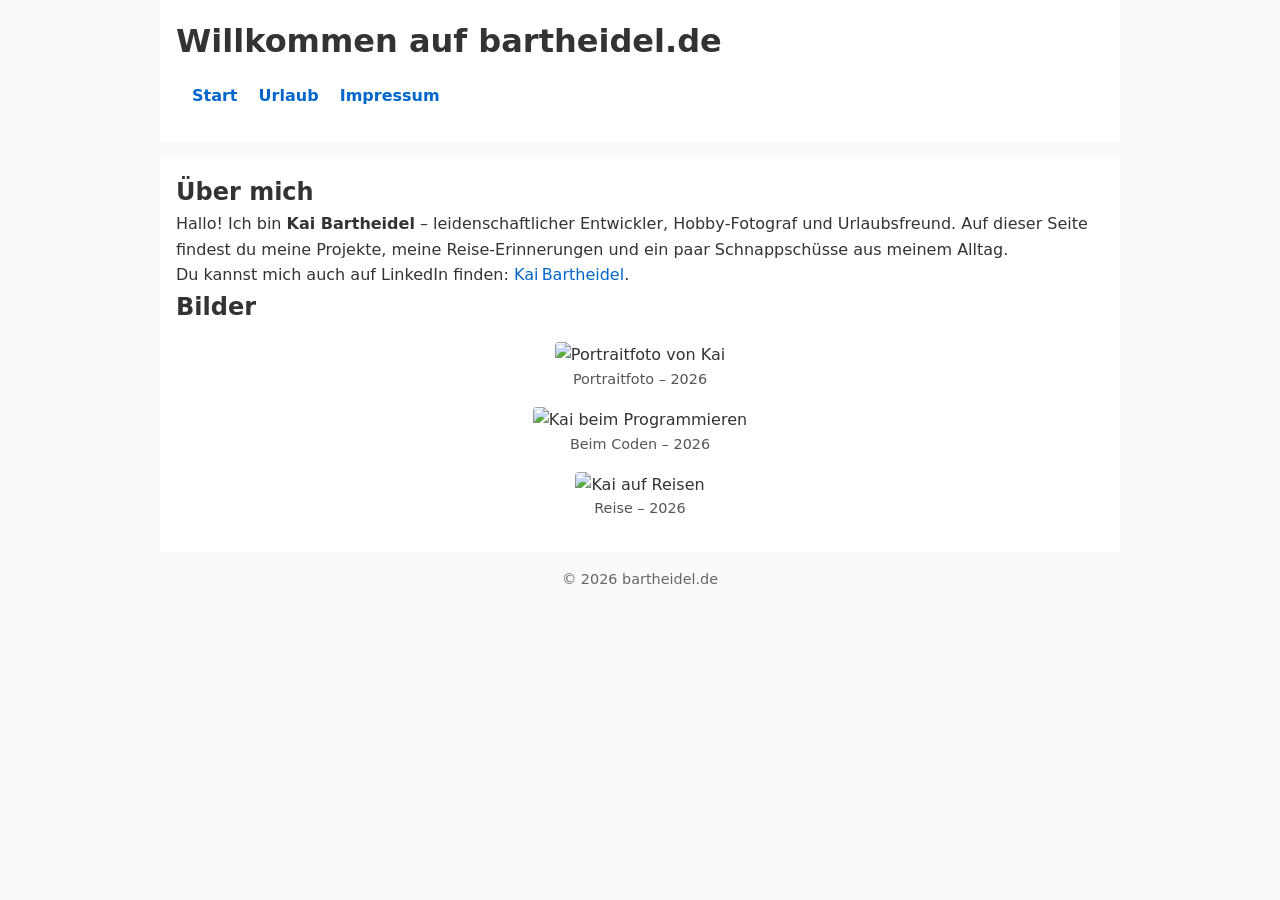
==== public/index.html @ 3177835b "Initial commit" ====
<!doctype html>
<html lang="de">
<head>
  <meta charset="utf-8">
  <title>bartheidel.de – Mein Profil</title>
  <link rel="stylesheet" href="css/style.css">
</head>
<body>
  <header>
    <h1>Willkommen auf bartheidel.de</h1>
    <nav>
      <a href="index.html">Start</a>
      <a href="urlaub/index.html">Urlaub</a>
      <a href="impressum.html">Impressum</a>
    </nav>
  </header>

  <main>
    <section>
      <h2>Über mich</h2>
      <p>
        Hallo! Ich bin <strong>Kai Bartheidel</strong> – leidenschaftlicher Entwickler, Hobby‑Fotograf und Urlaubsfreund.
        Auf dieser Seite findest du meine Projekte, meine Reise‑Erinnerungen und ein paar Schnappschüsse aus meinem Alltag.
      </p>
      <p>
        Du kannst mich auch auf LinkedIn finden: <a href="https://www.linkedin.com/in/kai-bartheidel/" target="_blank">Kai Bartheidel</a>.
      </p>
    </section>

    <section>
      <h2>Bilder</h2>
      <figure>
        <img src="images/portrait.jpg" alt="Portraitfoto von Kai">
        <figcaption>Portraitfoto – 2026</figcaption>
      </figure>
      <figure>
        <img src="images/coding.jpg" alt="Kai beim Programmieren">
        <figcaption>Beim Coden – 2026</figcaption>
      </figure>
      <figure>
        <img src="images/travel.jpg" alt="Kai auf Reisen">
        <figcaption>Reise – 2026</figcaption>
      </figure>
    </section>
  </main>

  <footer>
    © 2026 bartheidel.de
  </footer>
</body>
</html>
---- public/css/style.css ----
/* 1️⃣ Reset & Grund‑Stile */
*,
*::before,
*::after {
  box-sizing: border-box;
  margin: 0;
  padding: 0;
}
html, body {
  font-family: system-ui, -apple-system, BlinkMacSystemFont, "Segoe UI", Roboto, Helvetica, Arial, sans-serif;
  line-height: 1.6;
  background: #fafafa;
  color: #333;
  min-height: 100vh;
}
a {
  color: #0066cc;
  text-decoration: none;
}
a:hover { text-decoration: underline; }

/* 2️⃣ Layout */
header, nav, main, footer {
  max-width: 960px;
  margin: 0 auto;
  padding: 1rem;
}
header { background: #fff; }
main { background: #fff; margin-top: 1rem; }
footer { text-align: center; font-size: .9rem; color: #666; }

/* 3️⃣ Navigation */
nav a {
  margin-right: 1rem;
  font-weight: 600;
}

/* 4️⃣ Bilder‑Galerie */
figure {
  margin: 1rem 0;
  text-align: center;
}
figure img {
  max-width: 100%;
  height: auto;
  border-radius: 4px;
}
figure figcaption {
  font-size: .9rem;
  color: #555;
}

/* 5️⃣ Responsiv */
@media (max-width: 600px) {
  header, main, footer { padding: .5rem; }
  nav a { margin-right: .5rem; }
}
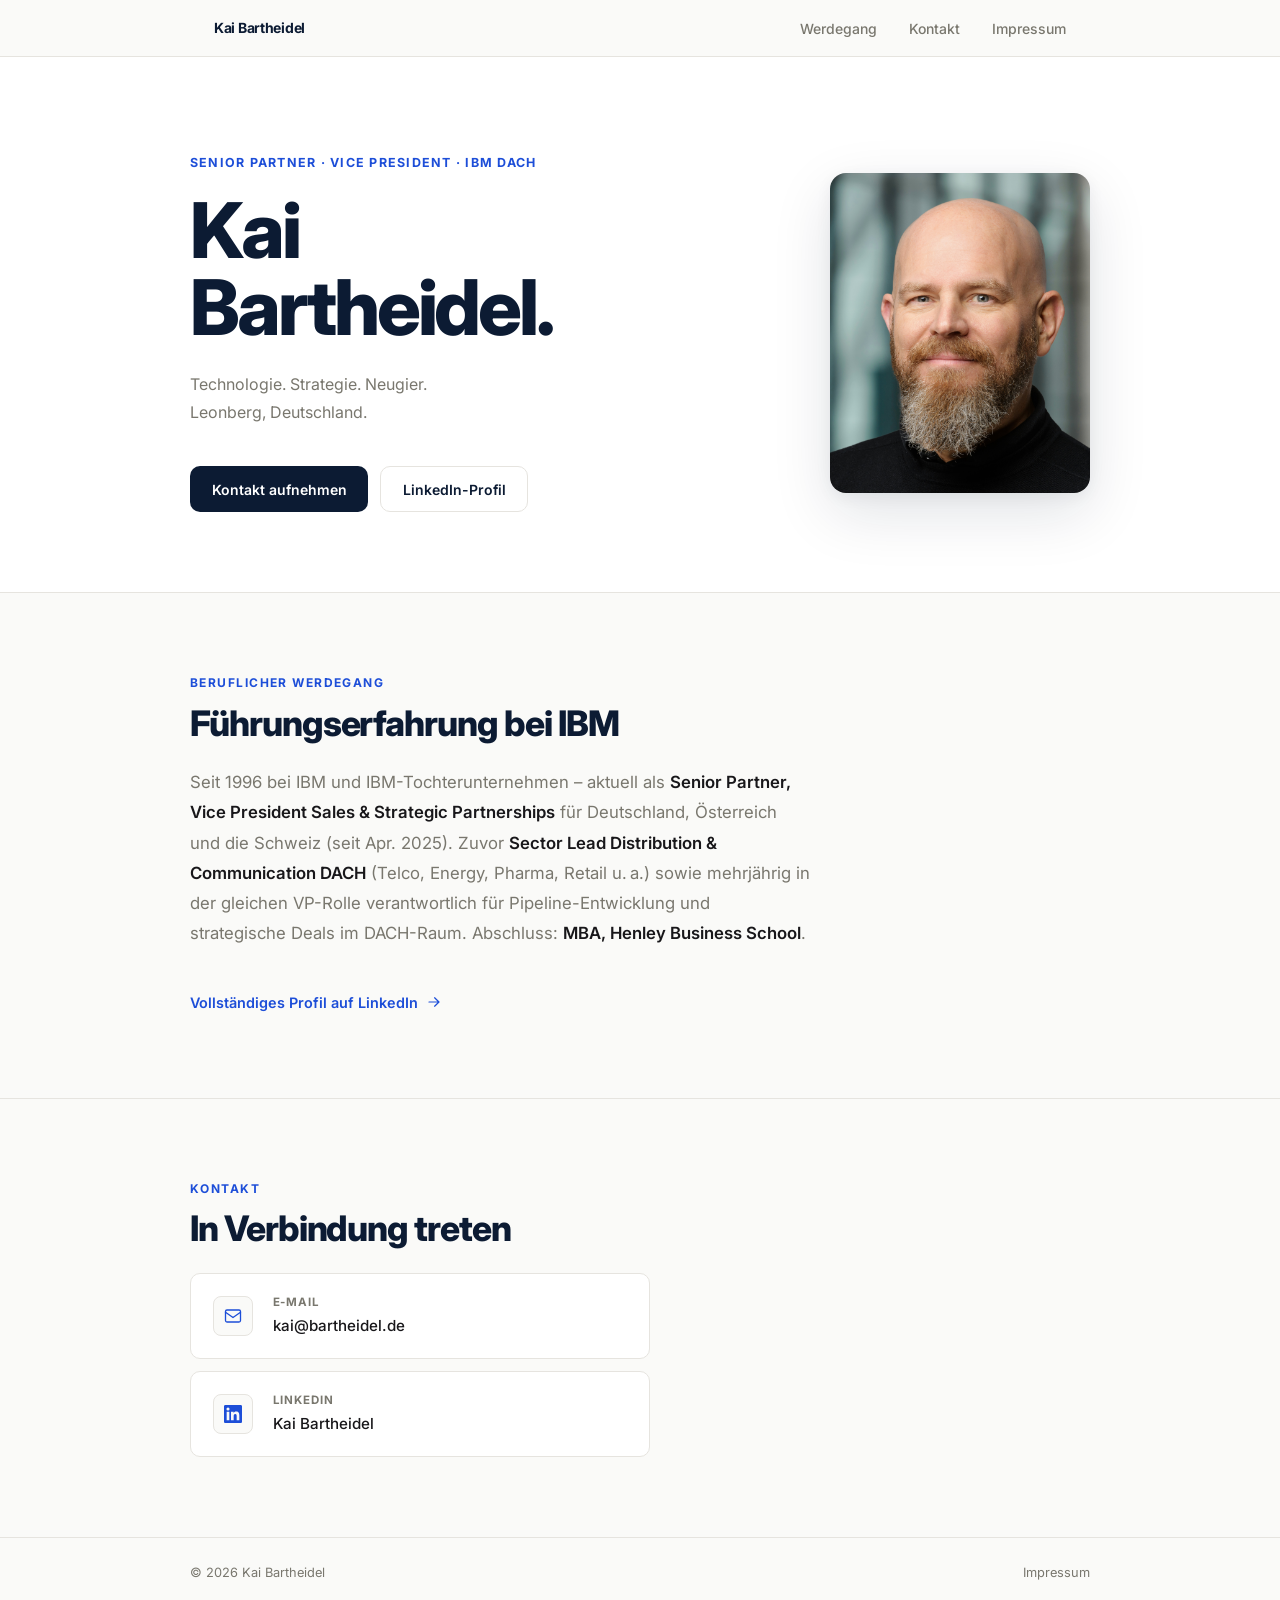
==== commit 8d30155c: "Rebuild website as professional Visitenkarte with GitHub Actions deploy - Complete redesign: clean m" ====
--- a/public/index.html
+++ b/public/index.html
@@ -2,50 +2,124 @@
 <html lang="de">
 <head>
   <meta charset="utf-8">
-  <title>bartheidel.de – Mein Profil</title>
+  <meta name="viewport" content="width=device-width, initial-scale=1">
+  <meta name="description" content="Kai Bartheidel – Senior Partner bei IBM, DACH. Persönliche Visitenkarte.">
+  <meta name="robots" content="noindex, nofollow">
+  <title>Kai Bartheidel</title>
+  <link rel="preconnect" href="https://fonts.googleapis.com">
+  <link rel="preconnect" href="https://fonts.gstatic.com" crossorigin>
+  <link href="https://fonts.googleapis.com/css2?family=Inter:wght@400;500;600;700;800&display=swap" rel="stylesheet">
   <link rel="stylesheet" href="css/style.css">
 </head>
 <body>
-  <header>
-    <h1>Willkommen auf bartheidel.de</h1>
-    <nav>
-      <a href="index.html">Start</a>
-      <a href="urlaub/index.html">Urlaub</a>
-      <a href="impressum.html">Impressum</a>
-    </nav>
+
+  <!-- NAV -->
+  <nav class="nav">
+    <div class="nav-inner">
+      <a href="#" class="nav-brand">Kai Bartheidel</a>
+      <ul class="nav-links">
+        <li><a href="#career">Werdegang</a></li>
+        <li><a href="#contact">Kontakt</a></li>
+        <li><a href="impressum.html">Impressum</a></li>
+      </ul>
+    </div>
+  </nav>
+
+  <!-- HERO -->
+  <header class="hero">
+    <div class="hero-inner">
+      <div class="hero-text">
+        <p class="hero-label">Senior Partner · Vice President · IBM DACH</p>
+        <h1>Kai<br>Bartheidel.</h1>
+        <p class="hero-tagline">
+          Technologie. Strategie. Neugier.<br>
+          Leonberg, Deutschland.
+        </p>
+        <div class="hero-actions">
+          <a href="#contact" class="btn btn-primary">Kontakt aufnehmen</a>
+          <a href="https://www.linkedin.com/in/kai-bartheidel/" target="_blank" rel="noopener" class="btn btn-ghost">LinkedIn-Profil</a>
+        </div>
+      </div>
+      <div class="hero-photo">
+        <img src="images/portrait.jpg" alt="Kai Bartheidel">
+      </div>
+    </div>
   </header>
 
   <main>
-    <section>
-      <h2>Über mich</h2>
-      <p>
-        Hallo! Ich bin <strong>Kai Bartheidel</strong> – leidenschaftlicher Entwickler, Hobby‑Fotograf und Urlaubsfreund.
-        Auf dieser Seite findest du meine Projekte, meine Reise‑Erinnerungen und ein paar Schnappschüsse aus meinem Alltag.
-      </p>
-      <p>
-        Du kannst mich auch auf LinkedIn finden: <a href="https://www.linkedin.com/in/kai-bartheidel/" target="_blank">Kai Bartheidel</a>.
-      </p>
+
+    <!-- WERDEGANG -->
+    <section id="career" class="section">
+      <div class="section-inner">
+        <p class="section-eyebrow">Beruflicher Werdegang</p>
+        <h2>Führungserfahrung bei IBM</h2>
+        <p class="career-summary">
+          Seit 1996 bei IBM und IBM-Tochterunternehmen – aktuell als
+          <strong>Senior Partner, Vice President Sales &amp; Strategic Partnerships</strong>
+          für Deutschland, Österreich und die Schweiz (seit Apr. 2025).
+          Zuvor <strong>Sector Lead Distribution &amp; Communication DACH</strong>
+          (Telco, Energy, Pharma, Retail u.&thinsp;a.) sowie mehrjährig in der gleichen
+          VP-Rolle verantwortlich für Pipeline-Entwicklung und strategische Deals im DACH-Raum.
+          Abschluss: <strong>MBA, Henley Business School</strong>.
+        </p>
+        <a
+          href="https://www.linkedin.com/in/kai-bartheidel/"
+          target="_blank"
+          rel="noopener"
+          class="career-link"
+        >
+          Vollständiges Profil auf LinkedIn
+          <svg xmlns="http://www.w3.org/2000/svg" viewBox="0 0 20 20" fill="currentColor" width="16" height="16">
+            <path fill-rule="evenodd" d="M3 10a.75.75 0 01.75-.75h10.638L10.23 5.29a.75.75 0 111.04-1.08l5.5 5.25a.75.75 0 010 1.08l-5.5 5.25a.75.75 0 11-1.04-1.08l4.158-3.96H3.75A.75.75 0 013 10z" clip-rule="evenodd"/>
+          </svg>
+        </a>
+      </div>
     </section>
 
-    <section>
-      <h2>Bilder</h2>
-      <figure>
-        <img src="images/portrait.jpg" alt="Portraitfoto von Kai">
-        <figcaption>Portraitfoto – 2026</figcaption>
-      </figure>
-      <figure>
-        <img src="images/coding.jpg" alt="Kai beim Programmieren">
-        <figcaption>Beim Coden – 2026</figcaption>
-      </figure>
-      <figure>
-        <img src="images/travel.jpg" alt="Kai auf Reisen">
-        <figcaption>Reise – 2026</figcaption>
-      </figure>
+    <!-- KONTAKT -->
+    <section id="contact" class="section section-alt">
+      <div class="section-inner">
+        <p class="section-eyebrow">Kontakt</p>
+        <h2>In Verbindung treten</h2>
+        <div class="contact-cards">
+
+          <a href="mailto:kai@bartheidel.de" class="contact-card">
+            <div class="contact-icon">
+              <svg xmlns="http://www.w3.org/2000/svg" viewBox="0 0 24 24" fill="none" stroke="currentColor" stroke-width="1.75" stroke-linecap="round" stroke-linejoin="round">
+                <rect x="2" y="4" width="20" height="16" rx="2"/>
+                <path d="M2 7l10 7 10-7"/>
+              </svg>
+            </div>
+            <div>
+              <p class="contact-label">E-Mail</p>
+              <p class="contact-value">kai@bartheidel.de</p>
+            </div>
+          </a>
+
+          <a href="https://www.linkedin.com/in/kai-bartheidel/" target="_blank" rel="noopener" class="contact-card">
+            <div class="contact-icon">
+              <svg xmlns="http://www.w3.org/2000/svg" viewBox="0 0 24 24" fill="currentColor">
+                <path d="M20.447 20.452h-3.554v-5.569c0-1.328-.027-3.037-1.852-3.037-1.853 0-2.136 1.445-2.136 2.939v5.667H9.351V9h3.414v1.561h.046c.477-.9 1.637-1.85 3.37-1.85 3.601 0 4.267 2.37 4.267 5.455v6.286zM5.337 7.433a2.062 2.062 0 01-2.063-2.065 2.064 2.064 0 112.063 2.065zm1.782 13.019H3.555V9h3.564v11.452zM22.225 0H1.771C.792 0 0 .774 0 1.729v20.542C0 23.227.792 24 1.771 24h20.451C23.2 24 24 23.227 24 22.271V1.729C24 .774 23.2 0 22.222 0h.003z"/>
+              </svg>
+            </div>
+            <div>
+              <p class="contact-label">LinkedIn</p>
+              <p class="contact-value">Kai Bartheidel</p>
+            </div>
+          </a>
+
+        </div>
+      </div>
     </section>
+
   </main>
 
-  <footer>
-    © 2026 bartheidel.de
+  <footer class="footer">
+    <div class="footer-inner">
+      <span>© 2026 Kai Bartheidel</span>
+      <a href="impressum.html">Impressum</a>
+    </div>
   </footer>
+
 </body>
 </html>
--- a/public/css/style.css
+++ b/public/css/style.css
@@ -1,57 +1,425 @@
-/* 1️⃣ Reset & Grund‑Stile */
-*,
-*::before,
-*::after {
-  box-sizing: border-box;
-  margin: 0;
-  padding: 0;
-}
-html, body {
-  font-family: system-ui, -apple-system, BlinkMacSystemFont, "Segoe UI", Roboto, Helvetica, Arial, sans-serif;
-  line-height: 1.6;
-  background: #fafafa;
-  color: #333;
-  min-height: 100vh;
-}
-a {
-  color: #0066cc;
-  text-decoration: none;
-}
-a:hover { text-decoration: underline; }
-
-/* 2️⃣ Layout */
-header, nav, main, footer {
-  max-width: 960px;
+/* ============================================================
+   bartheidel.de — Stylesheet
+   Clean · Minimal · Professional
+   ============================================================ */
+
+/* RESET */
+*, *::before, *::after { box-sizing: border-box; margin: 0; padding: 0; }
+
+/* DESIGN TOKENS */
+:root {
+  --bg:          #fafaf8;
+  --surface:     #ffffff;
+  --border:      #e6e4df;
+  --text:        #18171a;
+  --muted:       #79776e;
+  --accent:      #0c1b33;
+  --link:        #1d4ed8;
+  --radius:      10px;
+  --max-w:       900px;
+  --font:        'Inter', system-ui, -apple-system, sans-serif;
+  --ease:        0.18s ease;
+}
+
+/* BASE */
+html { scroll-behavior: smooth; }
+
+body {
+  font-family: var(--font);
+  background: var(--bg);
+  color: var(--text);
+  line-height: 1.65;
+  font-size: 1rem;
+  -webkit-font-smoothing: antialiased;
+}
+
+a { color: var(--link); text-decoration: none; }
+img { display: block; max-width: 100%; }
+
+/* ============================================================
+   NAV
+   ============================================================ */
+.nav {
+  position: sticky;
+  top: 0;
+  z-index: 50;
+  background: rgba(250, 250, 248, 0.9);
+  backdrop-filter: blur(12px);
+  -webkit-backdrop-filter: blur(12px);
+  border-bottom: 1px solid var(--border);
+}
+
+.nav-inner {
+  max-width: var(--max-w);
   margin: 0 auto;
-  padding: 1rem;
-}
-header { background: #fff; }
-main { background: #fff; margin-top: 1rem; }
-footer { text-align: center; font-size: .9rem; color: #666; }
-
-/* 3️⃣ Navigation */
-nav a {
-  margin-right: 1rem;
+  padding: 0 1.5rem;
+  height: 56px;
+  display: flex;
+  align-items: center;
+  justify-content: space-between;
+}
+
+.nav-brand {
+  font-size: 0.875rem;
+  font-weight: 700;
+  letter-spacing: -0.02em;
+  color: var(--accent);
+  transition: opacity var(--ease);
+}
+.nav-brand:hover { opacity: 0.7; color: var(--accent); }
+
+.nav-links {
+  list-style: none;
+  display: flex;
+  gap: 2rem;
+}
+
+.nav-links a {
+  font-size: 0.875rem;
+  font-weight: 500;
+  color: var(--muted);
+  transition: color var(--ease);
+}
+.nav-links a:hover { color: var(--accent); }
+
+/* ============================================================
+   HERO
+   ============================================================ */
+.hero {
+  padding: 6rem 1.5rem 5rem;
+  background: var(--surface);
+  border-bottom: 1px solid var(--border);
+}
+
+.hero-inner {
+  max-width: var(--max-w);
+  margin: 0 auto;
+  display: flex;
+  align-items: center;
+  gap: 5rem;
+}
+
+.hero-text { flex: 1; }
+
+.hero-label {
+  font-size: 0.78rem;
+  font-weight: 700;
+  letter-spacing: 0.1em;
+  text-transform: uppercase;
+  color: var(--link);
+  margin-bottom: 1.2rem;
+}
+
+.hero-text h1 {
+  font-size: clamp(3rem, 7vw, 4.8rem);
+  font-weight: 800;
+  letter-spacing: -0.04em;
+  line-height: 1.0;
+  color: var(--accent);
+  margin-bottom: 1.5rem;
+}
+
+.hero-tagline {
+  font-size: 1rem;
+  color: var(--muted);
+  line-height: 1.75;
+  margin-bottom: 2.5rem;
+}
+
+.hero-actions {
+  display: flex;
+  gap: 0.75rem;
+  flex-wrap: wrap;
+}
+
+/* Buttons */
+.btn {
+  display: inline-flex;
+  align-items: center;
+  gap: 0.4rem;
+  padding: 0.65rem 1.35rem;
+  border-radius: var(--radius);
+  font-size: 0.875rem;
   font-weight: 600;
-}
-
-/* 4️⃣ Bilder‑Galerie */
-figure {
-  margin: 1rem 0;
-  text-align: center;
-}
-figure img {
-  max-width: 100%;
-  height: auto;
-  border-radius: 4px;
-}
-figure figcaption {
-  font-size: .9rem;
-  color: #555;
-}
-
-/* 5️⃣ Responsiv */
-@media (max-width: 600px) {
-  header, main, footer { padding: .5rem; }
-  nav a { margin-right: .5rem; }
-}
+  transition: all var(--ease);
+  cursor: pointer;
+  font-family: var(--font);
+  border: none;
+}
+
+.btn-primary { background: var(--accent); color: #fff; }
+.btn-primary:hover { background: #1a2f4e; color: #fff; }
+
+.btn-ghost {
+  border: 1.5px solid var(--border);
+  color: var(--accent);
+  background: transparent;
+}
+.btn-ghost:hover {
+  border-color: var(--accent);
+  color: var(--accent);
+  background: var(--bg);
+}
+
+/* Photo */
+.hero-photo { flex-shrink: 0; width: 260px; }
+
+.hero-photo img {
+  width: 260px;
+  height: 320px;
+  object-fit: cover;
+  object-position: center top;
+  border-radius: 16px;
+  box-shadow:
+    0 20px 60px rgba(12, 27, 51, 0.12),
+    0 4px 16px rgba(12, 27, 51, 0.06);
+}
+
+/* ============================================================
+   SHARED SECTION STYLES
+   ============================================================ */
+.section { padding: 5rem 1.5rem; }
+.section-alt { background: var(--bg); border-top: 1px solid var(--border); }
+.section-inner { max-width: var(--max-w); margin: 0 auto; }
+
+.section-eyebrow {
+  font-size: 0.75rem;
+  font-weight: 700;
+  letter-spacing: 0.12em;
+  text-transform: uppercase;
+  color: var(--link);
+  margin-bottom: 0.6rem;
+}
+
+.section-inner h2 {
+  font-size: clamp(1.6rem, 3vw, 2.2rem);
+  font-weight: 800;
+  letter-spacing: -0.03em;
+  color: var(--accent);
+  margin-bottom: 1.5rem;
+  line-height: 1.15;
+}
+
+/* ============================================================
+   CAREER
+   ============================================================ */
+.career-summary {
+  font-size: 1.05rem;
+  color: var(--muted);
+  max-width: 620px;
+  line-height: 1.8;
+  margin-bottom: 2.5rem;
+}
+
+.career-summary strong {
+  color: var(--text);
+  font-weight: 600;
+}
+
+.career-link {
+  display: inline-flex;
+  align-items: center;
+  gap: 0.5rem;
+  font-size: 0.9rem;
+  font-weight: 600;
+  color: var(--link);
+  border-bottom: 1.5px solid transparent;
+  padding-bottom: 0.15rem;
+  transition: all var(--ease);
+}
+.career-link:hover {
+  border-bottom-color: var(--link);
+  gap: 0.8rem;
+}
+
+/* ============================================================
+   CONTACT
+   ============================================================ */
+.contact-cards {
+  display: flex;
+  flex-direction: column;
+  gap: 0.75rem;
+  max-width: 460px;
+  margin-top: 0.5rem;
+}
+
+.contact-card {
+  display: flex;
+  align-items: center;
+  gap: 1.2rem;
+  padding: 1.2rem 1.4rem;
+  background: var(--surface);
+  border: 1px solid var(--border);
+  border-radius: var(--radius);
+  color: var(--text);
+  transition: all var(--ease);
+}
+.contact-card:hover {
+  border-color: var(--link);
+  box-shadow: 0 0 0 3px rgba(29, 78, 216, 0.07);
+  color: var(--text);
+}
+
+.contact-icon {
+  width: 40px;
+  height: 40px;
+  border-radius: 8px;
+  background: var(--bg);
+  border: 1px solid var(--border);
+  display: flex;
+  align-items: center;
+  justify-content: center;
+  flex-shrink: 0;
+}
+.contact-icon svg { width: 18px; height: 18px; color: var(--link); }
+
+.contact-label {
+  font-size: 0.72rem;
+  font-weight: 700;
+  text-transform: uppercase;
+  letter-spacing: 0.08em;
+  color: var(--muted);
+  margin-bottom: 0.1rem;
+}
+
+.contact-value {
+  font-size: 0.95rem;
+  font-weight: 500;
+  color: var(--text);
+}
+
+/* ============================================================
+   URLAUB — PAGE HEADER
+   ============================================================ */
+.page-header {
+  padding: 4rem 1.5rem 3rem;
+  background: var(--surface);
+  border-bottom: 1px solid var(--border);
+}
+
+.page-header h1 {
+  font-size: clamp(2rem, 5vw, 3rem);
+  font-weight: 800;
+  letter-spacing: -0.03em;
+  color: var(--accent);
+  margin-bottom: 0.75rem;
+  line-height: 1.1;
+}
+
+.page-intro {
+  font-size: 1rem;
+  color: var(--muted);
+}
+
+/* ============================================================
+   URLAUB — YEAR & TRIP GRID
+   ============================================================ */
+.year-block { margin-bottom: 3.5rem; }
+
+.year-heading {
+  font-size: 0.75rem;
+  font-weight: 700;
+  letter-spacing: 0.12em;
+  text-transform: uppercase;
+  color: var(--muted);
+  margin-bottom: 1rem;
+  padding-bottom: 0.75rem;
+  border-bottom: 1px solid var(--border);
+}
+
+.trip-grid {
+  display: grid;
+  grid-template-columns: repeat(auto-fill, minmax(200px, 1fr));
+  gap: 0.75rem;
+  margin-top: 1rem;
+}
+
+.trip-card {
+  display: flex;
+  align-items: center;
+  gap: 1rem;
+  padding: 1.1rem 1.3rem;
+  background: var(--surface);
+  border: 1px solid var(--border);
+  border-radius: var(--radius);
+  color: var(--text);
+  transition: all var(--ease);
+}
+.trip-card:hover {
+  border-color: var(--link);
+  box-shadow: 0 0 0 3px rgba(29, 78, 216, 0.07);
+  transform: translateY(-2px);
+  color: var(--text);
+}
+
+.trip-icon {
+  font-size: 1.4rem;
+  line-height: 1;
+  flex-shrink: 0;
+}
+
+.trip-name {
+  font-size: 0.95rem;
+  font-weight: 600;
+  color: var(--text);
+  margin-bottom: 0.15rem;
+}
+
+.trip-meta {
+  font-size: 0.78rem;
+  color: var(--muted);
+}
+
+/* Empty state for trip-add placeholder */
+.trip-add {
+  display: flex;
+  align-items: center;
+  justify-content: center;
+  gap: 0.5rem;
+  padding: 1.1rem;
+  border: 1.5px dashed var(--border);
+  border-radius: var(--radius);
+  color: var(--muted);
+  font-size: 0.88rem;
+  font-weight: 500;
+  cursor: default;
+}
+
+/* ============================================================
+   FOOTER
+   ============================================================ */
+.footer { border-top: 1px solid var(--border); padding: 1.5rem; }
+
+.footer-inner {
+  max-width: var(--max-w);
+  margin: 0 auto;
+  display: flex;
+  justify-content: space-between;
+  align-items: center;
+  font-size: 0.8rem;
+  color: var(--muted);
+}
+
+.footer-inner a { color: var(--muted); transition: color var(--ease); }
+.footer-inner a:hover { color: var(--accent); }
+
+/* ============================================================
+   RESPONSIVE
+   ============================================================ */
+@media (max-width: 720px) {
+  .hero { padding: 4rem 1.25rem 3.5rem; }
+  .hero-inner { flex-direction: column-reverse; gap: 2.5rem; text-align: center; }
+  .hero-photo { width: 180px; }
+  .hero-photo img { width: 180px; height: 220px; }
+  .hero-actions { justify-content: center; }
+  .nav-links { gap: 1.2rem; }
+  .section { padding: 3.5rem 1.25rem; }
+  .contact-cards { max-width: 100%; }
+  .trip-grid { grid-template-columns: 1fr 1fr; }
+}
+
+@media (max-width: 480px) {
+  .nav-links { gap: 0.8rem; }
+  .nav-links a { font-size: 0.8rem; }
+  .trip-grid { grid-template-columns: 1fr; }
+}
